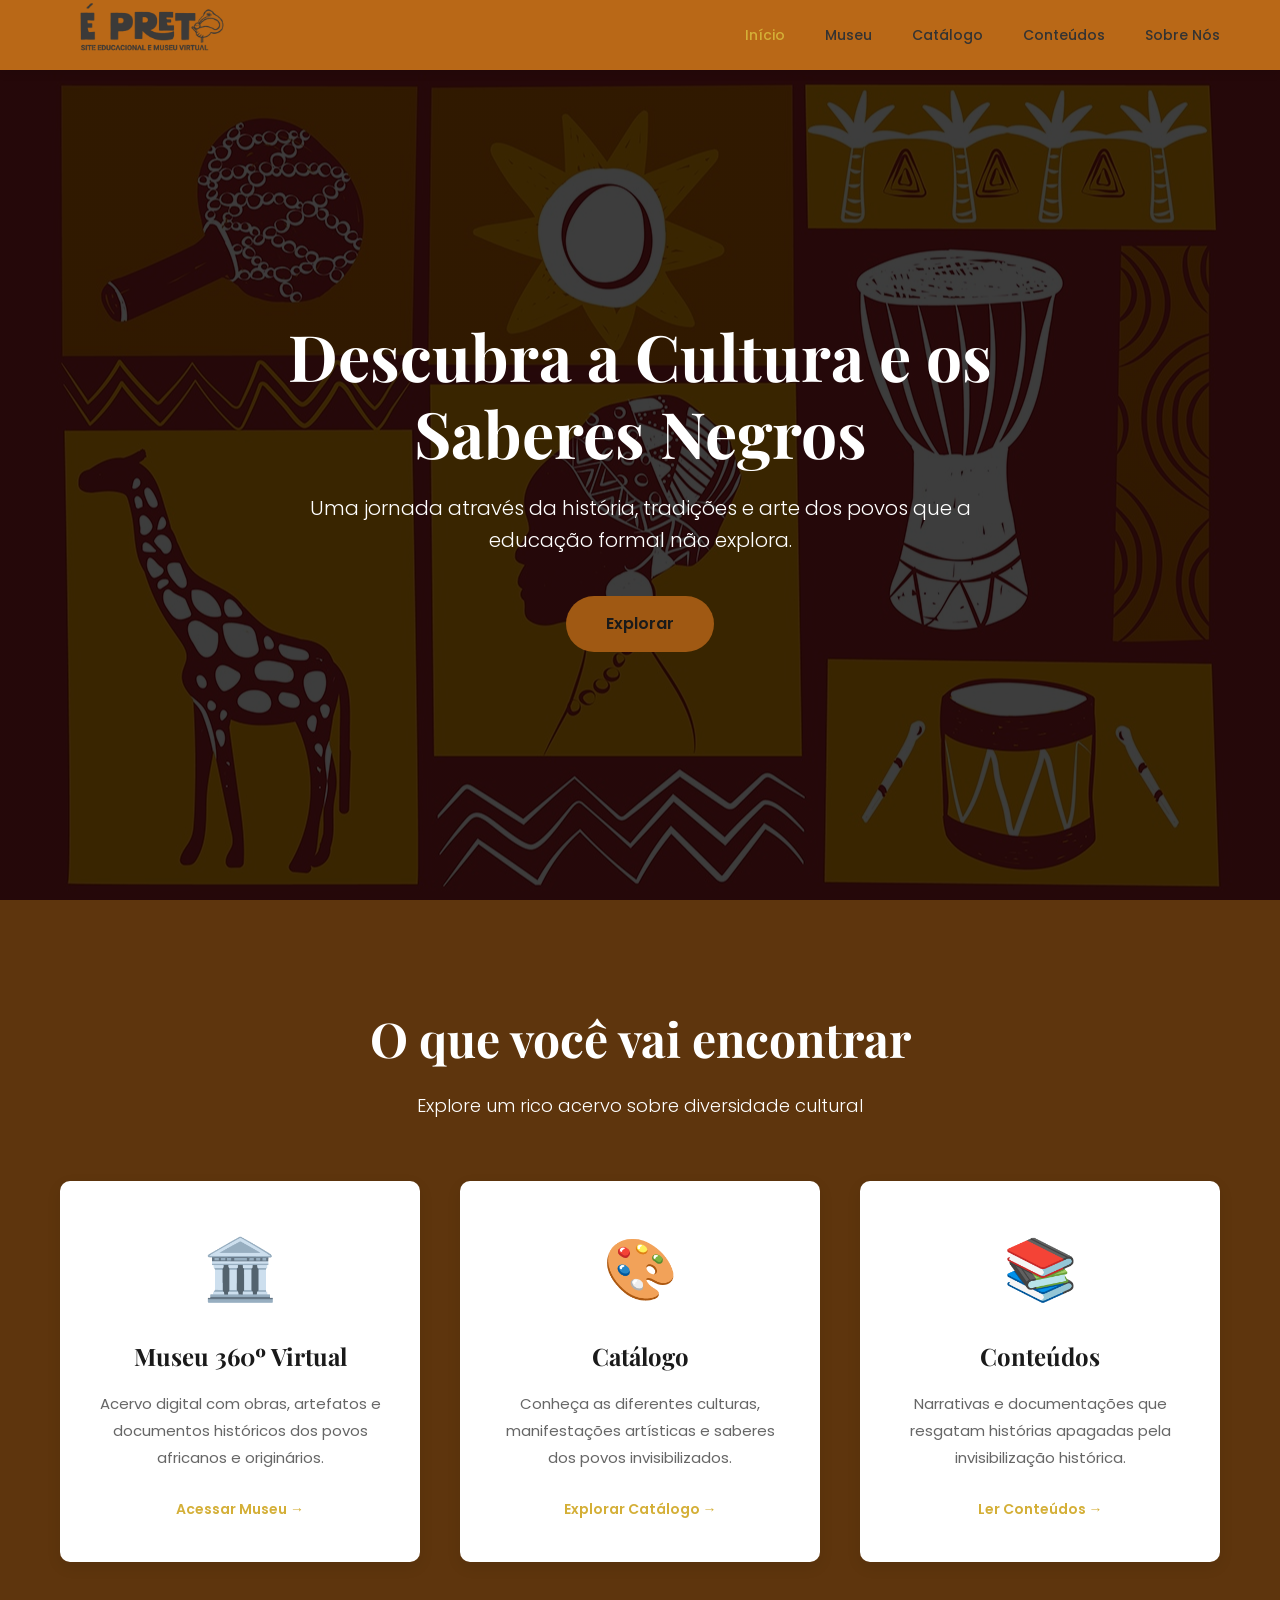
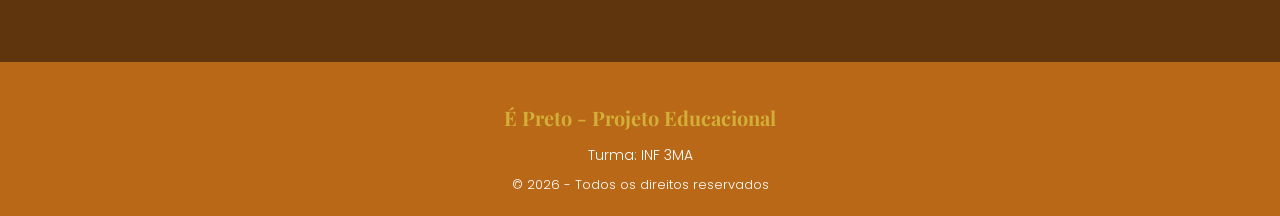
==== e-preto-tcc/index.html @ dd9a50d9 "Add files via upload" ====
<!DOCTYPE html>
<html lang="pt-BR">
<head>
    <meta charset="UTF-8">
    <meta name="viewport" content="width=device-width, initial-scale=1.0">
    <link rel="icon" type="image/x-icon" href="images/favicon.ico">
    <title>É Preto - Valorização da Cultura Negra</title>
    
    <!-- Google Fonts -->
    <link href="https://fonts.googleapis.com/css2?family=Playfair+Display:wght@700&family=Poppins:wght@300;400;600;700&display=swap" rel="stylesheet">
    
    <!-- CSS -->
    <link rel="stylesheet" href="style.css">
</head>
<body>
    <!-- ===== NAVBAR ===== -->
    <nav class="navbar">
        <div class="navbar-container">
            <div class="navbar-logo"><img src="images/logo-e-preto.png" alt="logo" width="180" height="180"></div>
            
            <!-- Menu hambúrguer -->
            <div class="menu-toggle" id="menuToggle">
                <span class="hamburger"></span>
                <span class="hamburger"></span>
                <span class="hamburger"></span>
            </div>
            
            <!-- Links de navegação -->
            <ul class="nav-links" id="navLinks">
                <li><a href="#inicio">Início</a></li>
                <li><a href="museu.html">Museu</a></li>
                <li><a href="catálogo.html">Catálogo</a></li>
                <li><a href="conteudos.html">Conteúdos</a></li>
                <li><a href="sobre.html">Sobre Nós</a></li>
            </ul>
        </div>
    </nav>

    <!-- ===== HERO SECTION ===== -->
    <section class="hero" id="inicio">
        <!-- Imagem de fundo com overlay -->
        <div class="hero-overlay"></div>
        
        <div class="hero-content">
            <h1 class="hero-title">Descubra a Cultura e os Saberes Negros</h1>
            <p class="hero-subtitle">Uma jornada através da história, tradições e arte dos povos que a educação formal não explora.</p>
            <a href="#explorar" class="btn btn-primary">Explorar</a>
        </div>
    </section>

    <!-- ===== SEÇÃO DE CARDS ===== -->
    <section class="cards-section" id="explorar">
        <div class="container">
            <div class="section-header">
                <h2 class="section-title">O que você vai encontrar</h2>
                <p class="section-subtitle">Explore um rico acervo sobre diversidade cultural</p>
            </div>

            <div class="cards-container">
                <!-- Card 1 -->
                <div class="card">
                    <div class="card-icon">🏛️</div>
                    <h3 class="card-title">Museu 360º Virtual</h3>
                    <p class="card-description">Acervo digital com obras, artefatos e documentos históricos dos povos africanos e originários.</p>
                    <!-- MODIFICAR: Link do museu virtual aqui -->
                    <a href="museu.html" class="card-link">Acessar Museu →</a>
                </div>

                <!-- Card 2 -->
                <div class="card">
                    <div class="card-icon">🎨</div>
                    <h3 class="card-title">Catálogo</h3>
                    <p class="card-description">Conheça as diferentes culturas, manifestações artísticas e saberes dos povos invisibilizados.</p>
                    <!-- MODIFICAR: Link para seção de culturas -->
                    <a href="catálogo.html" class="card-link">Explorar Catálogo →</a>
                </div>

                <!-- Card 3 -->
                <div class="card">
                    <div class="card-icon">📚</div>
                    <h3 class="card-title">Conteúdos</h3>
                    <p class="card-description">Narrativas e documentações que resgatam histórias apagadas pela invisibilização histórica.</p>
                    <!-- MODIFICAR: Link para seção de história -->
                    <a href="conteudos.html" class="card-link">Ler Conteúdos →</a>
                </div>
            </div>
        </div>
    </section>



    <!-- ===== FOOTER ===== -->
    <footer class="footer">
        <div class="container">
            <div class="footer-content">
                <p class="footer-project">É Preto - Projeto Educacional</p>
                <!-- MODIFICAR: Nome da turma/grupo -->
                <p class="footer-group">Turma: INF 3MA</p>
                <!-- MODIFICAR: Ano do projeto -->
                <p class="footer-year">© 2026 - Todos os direitos reservados</p>
            </div>
        </div>
    </footer>

    <!-- JavaScript -->
    <script src="script.js"></script>
</body>
</html>
---- e-preto-tcc/style.css ----
/* ===== VARIÁVEIS CSS (CORES PRINCIPAIS) ===== */
/* MODIFICAR: Cores principais do projeto aqui */
:root {
    --primary-color: #1a1a1a;      /* Preto principal */
    --secondary-color: #d4af37;    /* Dourado (luxo/valorização) */
    --text-color: #ffffff;         /* Texto escuro */
    --light-bg: #f5f5f5;           /* Fundo claro */
    --white: #ffffff;              /* Branco */
    --accent-color: #8b0000;       /* Vermelho escuro (resistência) */
    --overlay-color: rgba(0, 0, 0, 0.6);  /* Overlay do hero */
}

/* ===== RESET E ESTILOS GLOBAIS ===== */
* {
    margin: 0;
    padding: 0;
    box-sizing: border-box;
}

html {
    scroll-behavior: smooth;
}

body {
    font-family: 'Poppins', sans-serif;
    color: var(--text-color);
    line-height: 1.6;
    background-color: #b96817;
}

.container {
    max-width: 1200px;
    margin: 0 auto;
    padding: 0 20px;
}

/* ===== NAVBAR ===== */
.navbar {
    position: fixed;
    top: 0;
    width: 100%;
    background-color: #b96817;
    box-shadow: 0 2px 10px rgba(0, 0, 0, 0.1);
    z-index: 1000;
    transition: all 0.3s ease;
}

.navbar-container {
    max-width: 1200px;
    margin: 0 auto;
    padding: 0 20px;
    display: flex;
    justify-content: space-between;
    align-items: center;
    height: 70px;
}

.navbar-logo {
    font-family: 'Playfair Display', serif;
    font-size: 28px;
    font-weight: 700;
    color: black;
    letter-spacing: 2px;
    cursor: pointer;
    transition: color 0.3s ease;
}

.navbar-logo:hover {
    color: var(--secondary-color);
}

/* Links de navegação */
.nav-links {
    display: flex;
    list-style: none;
    gap: 40px;
}

.nav-links a {
    text-decoration: none;
    color: var(--text-color);
    font-weight: 500;
    font-size: 14px;
    transition: color 0.3s ease;
    position: relative;
}

.nav-links a:hover {
    color: var(--secondary-color);
}

.nav-links a::after {
    content: '';
    position: absolute;
    bottom: -5px;
    left: 0;
    width: 0;
    height: 2px;
    background-color: var(--secondary-color);
    transition: width 0.3s ease;
}

.nav-links a:hover::after {
    width: 100%;
}

/* Menu hambúrguer (responsivo) */
.menu-toggle {
    display: none;
    flex-direction: column;
    cursor: pointer;
}

.hamburger {
    width: 25px;
    height: 3px;
    background-color: var(--primary-color);
    margin: 5px 0;
    transition: all 0.3s ease;
    border-radius: 2px;
}

/* ===== HERO SECTION ===== */
.hero {
    margin-top: 70px;
    height: calc(100vh - 70px);
    background: linear-gradient(rgba(0, 0, 0, 0.4), rgba(0, 0, 0, 0.4)), 
                url('images/banner-padrao.jpeg') center/cover no-repeat;
    /* MODIFICAR: Trocar imagem de fundo acima (URL) */
    display: flex;
    align-items: center;
    justify-content: center;
    text-align: center;
    position: relative;
    color: var(--white);
}

.hero.hero-museu {
    background: linear-gradient(rgba(0, 0, 0, 0.4), rgba(0, 0, 0, 0.4)),
                url('images/banner-padrao.jpeg') center/cover no-repeat;
}

.hero.hero-conteudos {
    background: linear-gradient(rgba(0, 0, 0, 0.4), rgba(0, 0, 0, 0.4)),
                url('images/banner-padrao.jpeg') center/cover no-repeat;
}

.hero.hero-sobre {
    background: linear-gradient(rgba(0, 0, 0, 0.4), rgba(0, 0, 0, 0.4)),
                url('images/banner-padrao.jpeg') center/cover no-repeat;
}

.hero-overlay {
    position: absolute;
    top: 0;
    left: 0;
    width: 100%;
    height: 100%;
    background-color: var(--overlay-color);
}

.hero-content {
    position: relative;
    z-index: 10;
    max-width: 800px;
    padding: 20px;
    animation: fadeInUp 1s ease-out;
}

.hero-title {
    font-family: 'Playfair Display', serif;
    font-size: 64px;
    font-weight: 700;
    margin-bottom: 20px;
    line-height: 1.2;
}

.hero-subtitle {
    font-size: 20px;
    font-weight: 300;
    margin-bottom: 40px;
    line-height: 1.6;
}

/* Botão principal */
.btn {
    display: inline-block;
    padding: 15px 40px;
    font-size: 16px;
    font-weight: 600;
    text-decoration: none;
    border-radius: 50px;
    transition: all 0.3s ease;
    cursor: pointer;
    border: none;
}

.btn-primary {
    background-color: #a05913;
    color: var(--primary-color);
}

.btn-primary:hover {
    background-color: #8b0000;
    color: var(--white);
    transform: translateY(-3px);
    box-shadow: 0 10px 20px rgba(0, 0, 0, 0.3);
}

/* ===== CARDS SECTION ===== */
.cards-section {
    padding: 100px 20px;
    background-color: #5e350d;
}

.section-header {
    text-align: center;
    margin-bottom: 60px;
}

.section-title {
    font-family: 'Playfair Display', serif;
    font-size: 48px;
    font-weight: 700;
    color: white;
    margin-bottom: 15px;
}

.section-subtitle {
    font-size: 18px;
    color: white;
    font-weight: 300;
}

.cards-container {
    display: grid;
    grid-template-columns: repeat(auto-fit, minmax(300px, 1fr));
    gap: 40px;
    max-width: 1200px;
    margin: 0 auto;
}

/* Cards */
.card {
    background-color: var(--white);
    padding: 40px 30px;
    border-radius: 10px;
    text-align: center;
    box-shadow: 0 5px 15px rgba(0, 0, 0, 0.08);
    transition: all 0.3s ease;
    cursor: pointer;
    animation: fadeInUp 0.6s ease-out;
}

.card:hover {
    transform: translateY(-10px);
    box-shadow: 0 15px 30px rgba(0, 0, 0, 0.15);
}

.card-icon {
    font-size: 60px;
    margin-bottom: 20px;
    transition: transform 0.3s ease;
}

.card:hover .card-icon {
    transform: scale(1.2) rotate(5deg);
}

.card-title {
    font-family: 'Playfair Display', serif;
    font-size: 24px;
    font-weight: 700;
    color: var(--primary-color);
    margin-bottom: 15px;
}

.card-description {
    color: #666;
    font-size: 15px;
    line-height: 1.8;
    margin-bottom: 25px;
}

.card-link {
    display: inline-block;
    color: var(--secondary-color);
    text-decoration: none;
    font-weight: 600;
    font-size: 14px;
    transition: all 0.3s ease;
    border-bottom: 2px solid transparent;
}

.card-link:hover {
    color: var(--accent-color);
    border-bottom: 2px solid var(--accent-color);
}

/* ===== PLACEHOLDER SECTIONS ===== */
.placeholder-section {
    padding: 100px 20px;
    text-align: center;
    border-top: 1px solid #eee;
}

.placeholder-section h2 {
    font-family: 'Playfair Display', serif;
    font-size: 42px;
    font-weight: 700;
    color: var(--primary-color);
    margin-bottom: 20px;
}

.placeholder-section p {
    font-size: 18px;
    color: white;
}

/* ===== FOOTER ===== */
.footer {
    background-color: #b96817;
    color: var(--white);
    padding: 20px 20px;
    text-align: center;
    margin-top: 20px;
}

.footer-content {
    max-width: 1200px;
    margin: 0 auto;
}

.footer-project {
    font-family: 'Playfair Display', serif;
    font-size: 20px;
    font-weight: 700;
    margin-bottom: 10px;
    color: var(--secondary-color);
}

.footer-group {
    font-size: 14px;
    margin-bottom: 8px;
    font-weight: 300;
}

.footer-year {
    font-size: 13px;
    font-weight: 300;
    color: white;
}

/* ===== ANIMAÇÕES ===== */
@keyframes fadeInUp {
    from {
        opacity: 0;
        transform: translateY(30px);
    }
    to {
        opacity: 1;
        transform: translateY(0);
    }
}

/* ===== RESPONSIVIDADE ===== */
@media (max-width: 768px) {
    /* Navbar responsivo */
    .nav-links {
        display: none;
        position: absolute;
        top: 70px;
        left: 0;
        width: 100%;
        background-color: var(--white);
        flex-direction: column;
        gap: 0;
        box-shadow: 0 5px 15px rgba(0, 0, 0, 0.1);
    }

    .nav-links.active {
        display: flex;
    }

    .nav-links li {
        border-bottom: 1px solid #eee;
    }

    .nav-links a {
        display: block;
        padding: 15px 20px;
        font-size: 16px;
    }

    .menu-toggle {
        display: flex;
    }

    .menu-toggle.active .hamburger:nth-child(1) {
        transform: rotate(45deg) translate(10px, 10px);
    }

    .menu-toggle.active .hamburger:nth-child(2) {
        opacity: 0;
    }

    .menu-toggle.active .hamburger:nth-child(3) {
        transform: rotate(-45deg) translate(7px, -7px);
    }

    /* Hero responsivo */
    .hero {
        height: auto;
        min-height: 600px;
        padding: 60px 20px;
    }

    .hero-title {
        font-size: 42px;
    }

    .hero-subtitle {
        font-size: 16px;
    }

    /* Cards responsivo */
    .cards-section {
        padding: 60px 20px;
    }

    .section-title {
        font-size: 36px;
    }

    .cards-container {
        gap: 30px;
    }

    .card {
        padding: 30px 20px;
    }

    /* Footer responsivo */
    .footer-project {
        font-size: 18px;
    }

    .footer-group {
        font-size: 13px;
    }

    .footer-year {
        font-size: 12px;
    }
}

@media (max-width: 480px) {
    .navbar-logo {
        font-size: 22px;
    }

    .hero-title {
        font-size: 28px;
    }

    .hero-subtitle {
        font-size: 14px;
    }

    .btn {
        padding: 12px 30px;
        font-size: 14px;
    }

    .section-title {
        font-size: 28px;
    }

    .card-icon {
        font-size: 48px;
    }

    .card-title {
        font-size: 20px;
    }

    .card-description {
        font-size: 14px;
    }
}

/* ===== SCROLL BAR PERSONALIZADO ===== */
::-webkit-scrollbar {
    width: 10px;
}

::-webkit-scrollbar-track {
    background: var(--light-bg);
}

::-webkit-scrollbar-thumb {
    background: var(--secondary-color);
    border-radius: 5px;
}

::-webkit-scrollbar-thumb:hover {
    background: var(--accent-color);
}
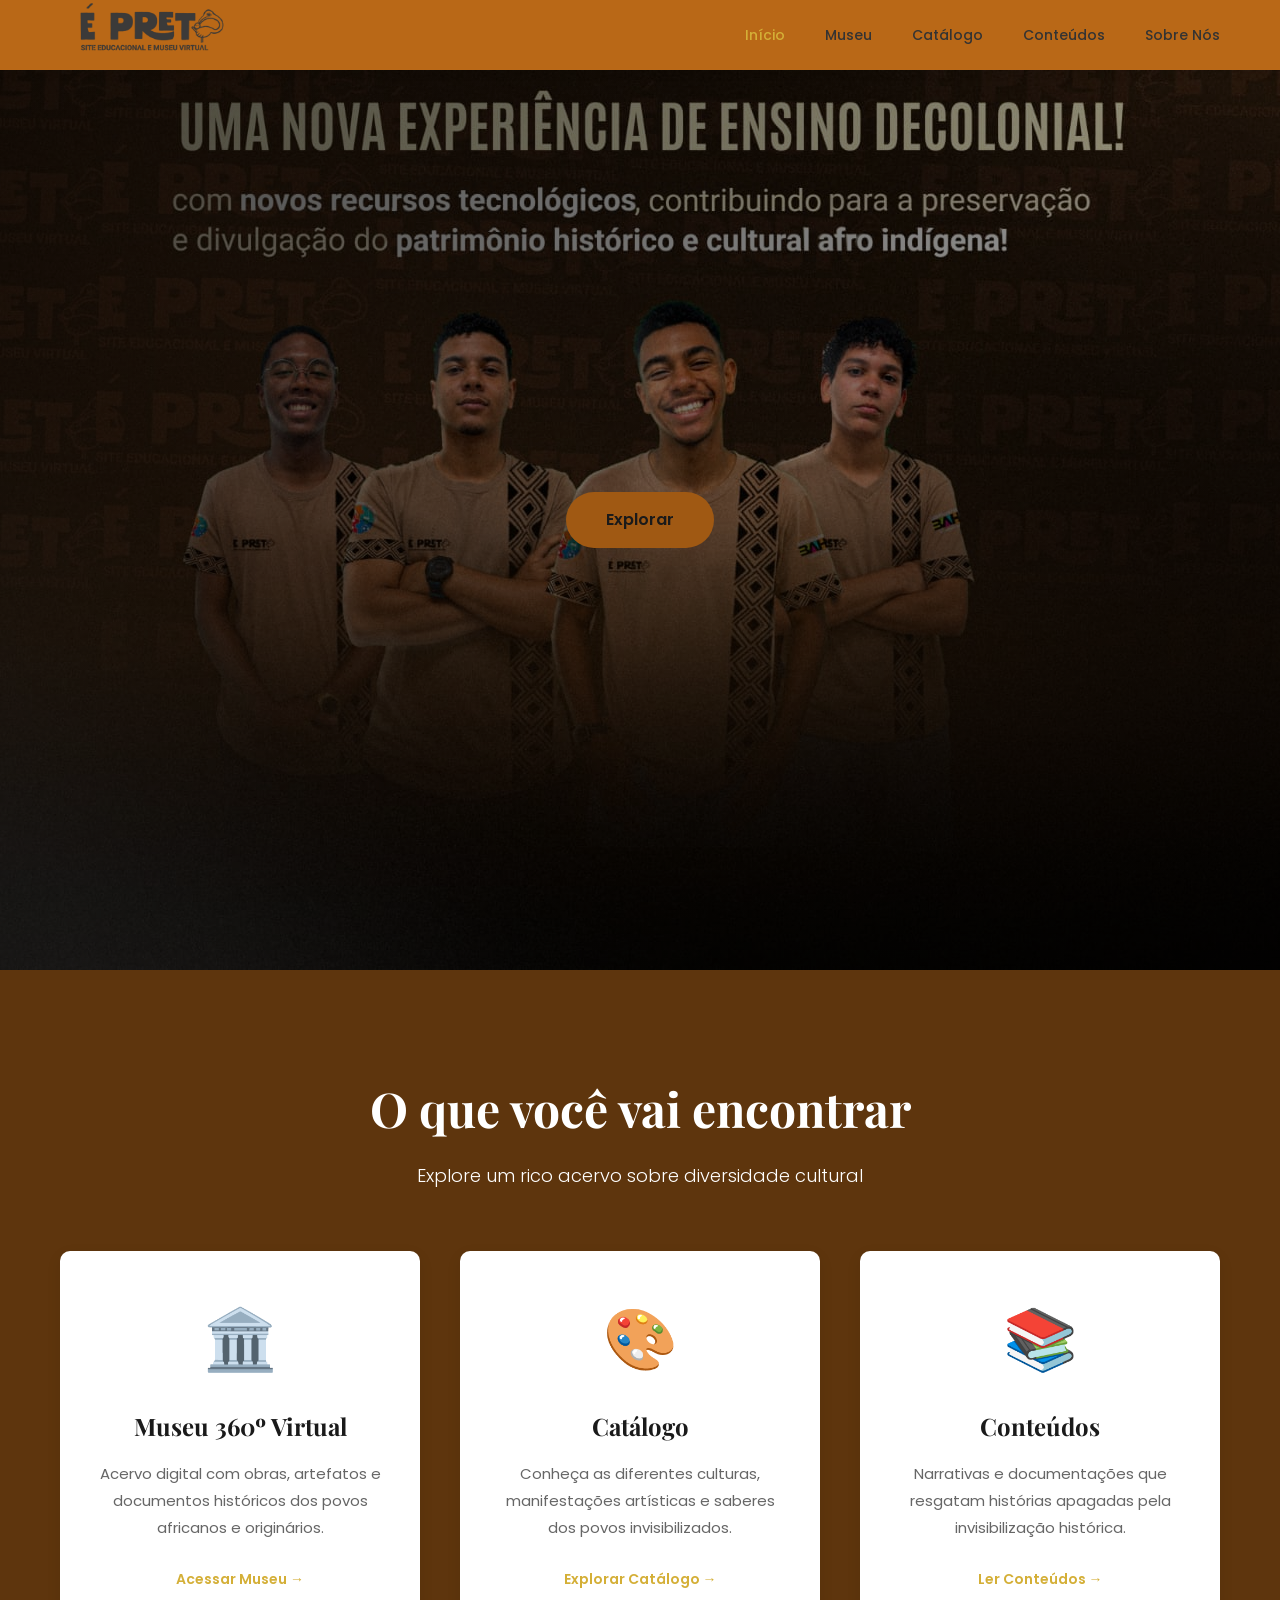
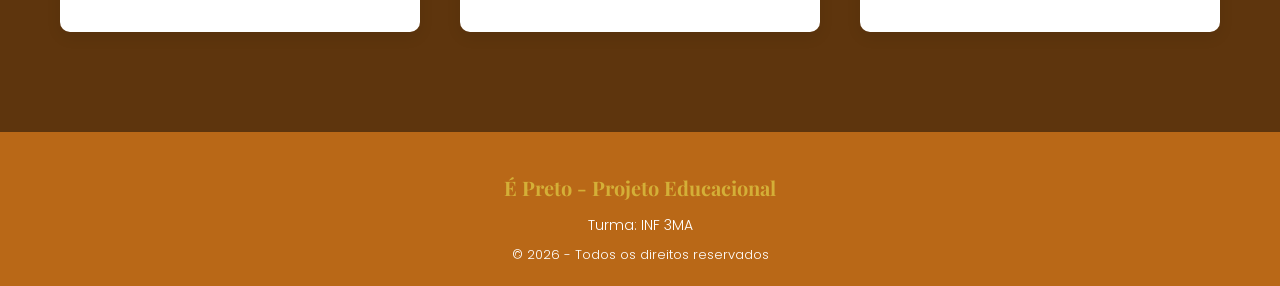
==== commit 9a2665ad: "alterando banner" ====
--- a/e-preto-tcc/index.html
+++ b/e-preto-tcc/index.html
@@ -42,8 +42,6 @@
         <div class="hero-overlay"></div>
         
         <div class="hero-content">
-            <h1 class="hero-title">Descubra a Cultura e os Saberes Negros</h1>
-            <p class="hero-subtitle">Uma jornada através da história, tradições e arte dos povos que a educação formal não explora.</p>
             <a href="#explorar" class="btn btn-primary">Explorar</a>
         </div>
     </section>
--- a/e-preto-tcc/style.css
+++ b/e-preto-tcc/style.css
@@ -122,64 +122,50 @@
 
 /* ===== HERO SECTION ===== */
 .hero {
+    position: relative;
     margin-top: 70px;
-    height: calc(100vh - 70px);
-    background: linear-gradient(rgba(0, 0, 0, 0.4), rgba(0, 0, 0, 0.4)), 
-                url('images/banner-padrao.jpeg') center/cover no-repeat;
-    /* MODIFICAR: Trocar imagem de fundo acima (URL) */
+    min-height: calc(100vh - 70px);
+    min-height: 100svh;
+    padding: 60px 20px;
+    background-color: #000;
+    background-image:
+        linear-gradient(135deg, rgba(0, 0, 0, 0.7) 0%, rgba(0, 0, 0, 0.35) 55%, rgba(0, 0, 0, 0.75) 100%),
+        url('images/banner-home-page.jpeg');
+    background-position: center top;
+    background-size: cover;
+    background-repeat: no-repeat;
     display: flex;
     align-items: center;
     justify-content: center;
     text-align: center;
-    position: relative;
     color: var(--white);
-}
-
-.hero.hero-museu {
-    background: linear-gradient(rgba(0, 0, 0, 0.4), rgba(0, 0, 0, 0.4)),
-                url('images/banner-padrao.jpeg') center/cover no-repeat;
-}
-
-.hero.hero-conteudos {
-    background: linear-gradient(rgba(0, 0, 0, 0.4), rgba(0, 0, 0, 0.4)),
-                url('images/banner-padrao.jpeg') center/cover no-repeat;
-}
-
+    overflow: hidden;
+}
+
+.hero.hero-museu,
+.hero.hero-conteudos,
 .hero.hero-sobre {
-    background: linear-gradient(rgba(0, 0, 0, 0.4), rgba(0, 0, 0, 0.4)),
-                url('images/banner-padrao.jpeg') center/cover no-repeat;
+    background-image:
+        linear-gradient(135deg, rgba(0, 0, 0, 0.7) 0%, rgba(0, 0, 0, 0.3) 55%, rgba(0, 0, 0, 0.75) 100%),
+        url('images/banner-padrao.jpeg');
+    background-position: center;
+    background-size: cover;
+    background-repeat: no-repeat;
 }
 
 .hero-overlay {
     position: absolute;
-    top: 0;
-    left: 0;
-    width: 100%;
-    height: 100%;
-    background-color: var(--overlay-color);
+    inset: 0;
+    background: linear-gradient(180deg, rgba(0, 0, 0, 0.12) 0%, rgba(0, 0, 0, 0.35) 100%);
+    z-index: 1;
 }
 
 .hero-content {
     position: relative;
-    z-index: 10;
+    z-index: 2;
     max-width: 800px;
-    padding: 20px;
+    padding: 20px clamp(16px, 4vw, 32px);
     animation: fadeInUp 1s ease-out;
-}
-
-.hero-title {
-    font-family: 'Playfair Display', serif;
-    font-size: 64px;
-    font-weight: 700;
-    margin-bottom: 20px;
-    line-height: 1.2;
-}
-
-.hero-subtitle {
-    font-size: 20px;
-    font-weight: 300;
-    margin-bottom: 40px;
-    line-height: 1.6;
 }
 
 /* Botão principal */
@@ -410,17 +396,20 @@
 
     /* Hero responsivo */
     .hero {
-        height: auto;
-        min-height: 600px;
+        min-height: 70vh;
         padding: 60px 20px;
     }
 
+    .hero-content {
+        max-width: 100%;
+    }
+
     .hero-title {
-        font-size: 42px;
+        font-size: clamp(1.8rem, 8vw, 2.6rem);
     }
 
     .hero-subtitle {
-        font-size: 16px;
+        font-size: 1rem;
     }
 
     /* Cards responsivo */
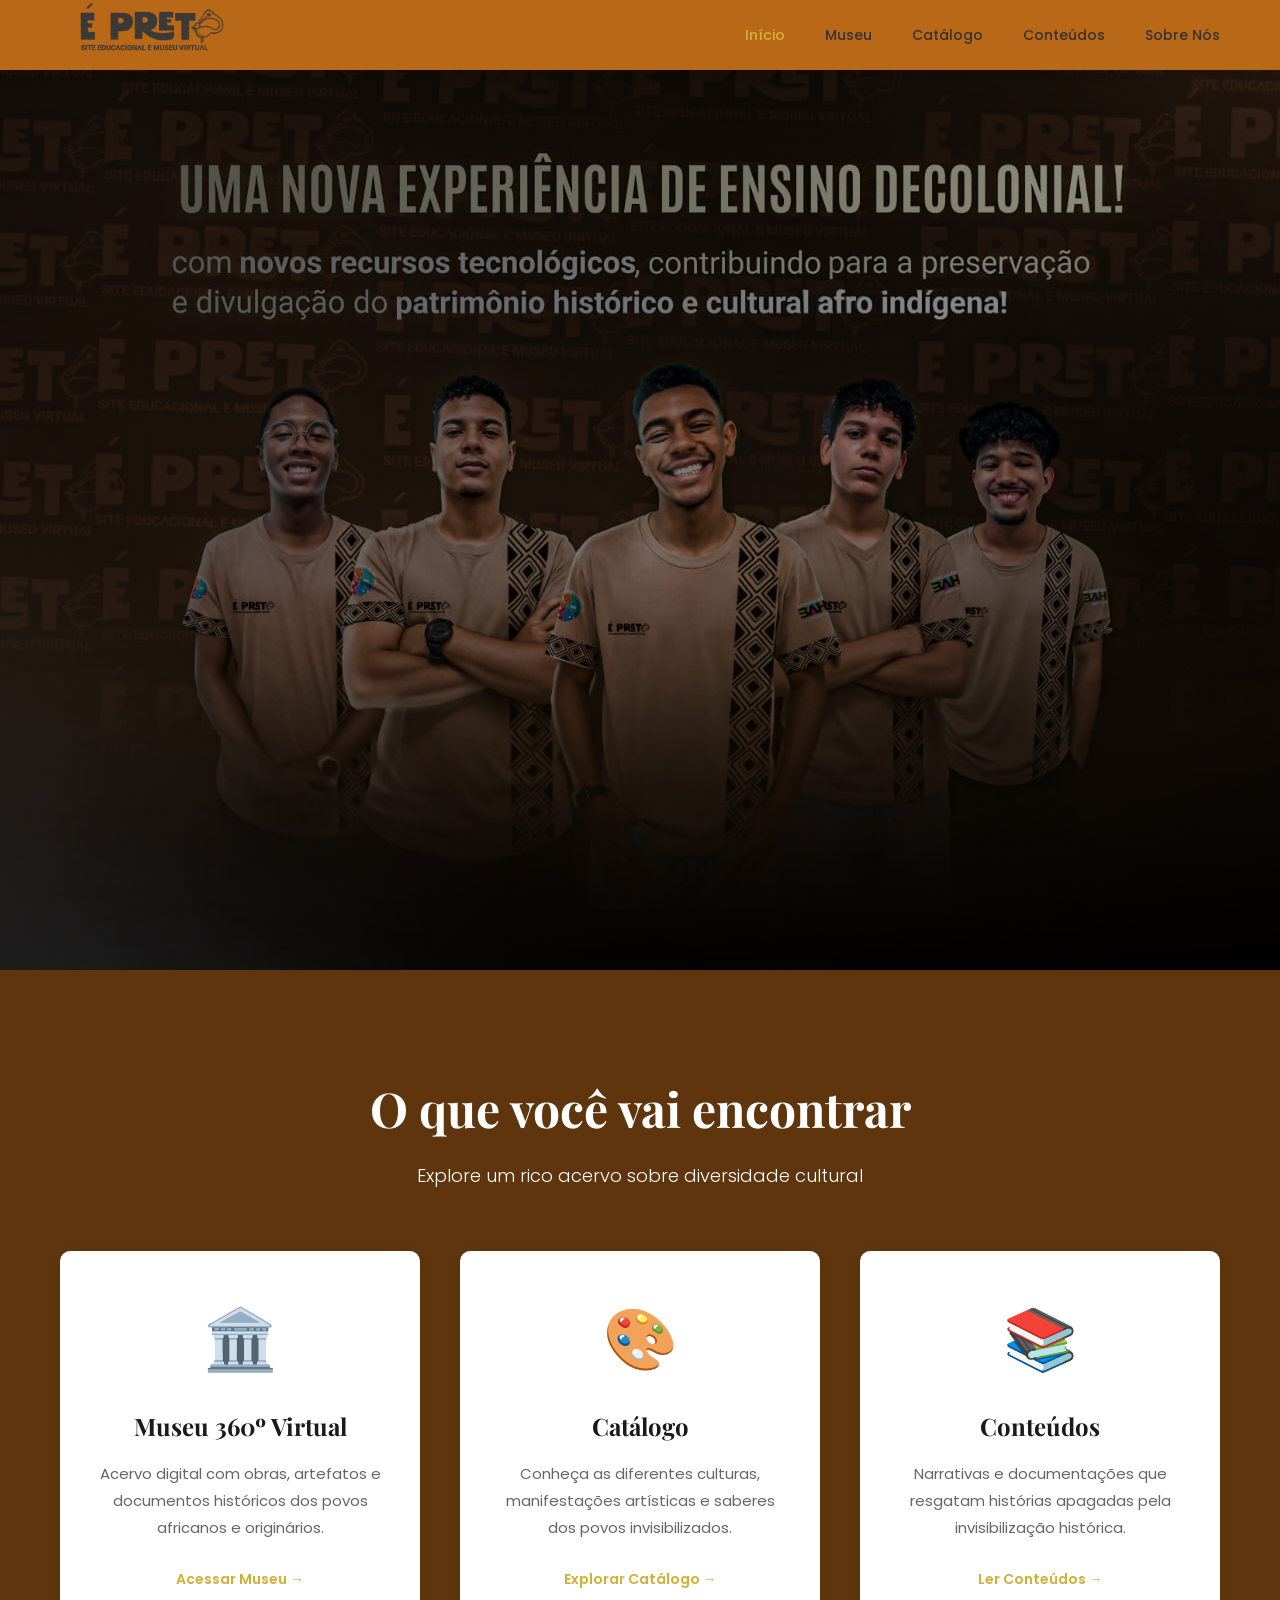
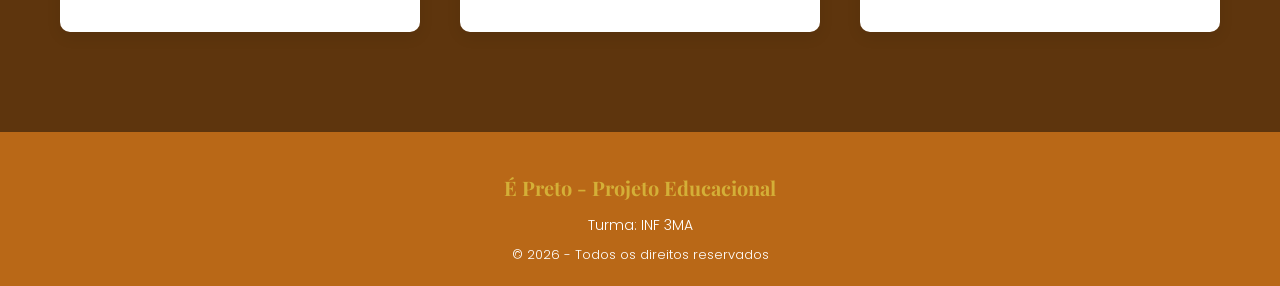
==== commit bdd21f3f: "atualizando banner dnv" ====
--- a/e-preto-tcc/index.html
+++ b/e-preto-tcc/index.html
@@ -40,10 +40,6 @@
     <section class="hero" id="inicio">
         <!-- Imagem de fundo com overlay -->
         <div class="hero-overlay"></div>
-        
-        <div class="hero-content">
-            <a href="#explorar" class="btn btn-primary">Explorar</a>
-        </div>
     </section>
 
     <!-- ===== SEÇÃO DE CARDS ===== -->
--- a/e-preto-tcc/style.css
+++ b/e-preto-tcc/style.css
@@ -130,7 +130,7 @@
     background-color: #000;
     background-image:
         linear-gradient(135deg, rgba(0, 0, 0, 0.7) 0%, rgba(0, 0, 0, 0.35) 55%, rgba(0, 0, 0, 0.75) 100%),
-        url('images/banner-home-page.jpeg');
+        url('images/banner-com-israel.jpeg');
     background-position: center top;
     background-size: cover;
     background-repeat: no-repeat;
@@ -158,14 +158,6 @@
     inset: 0;
     background: linear-gradient(180deg, rgba(0, 0, 0, 0.12) 0%, rgba(0, 0, 0, 0.35) 100%);
     z-index: 1;
-}
-
-.hero-content {
-    position: relative;
-    z-index: 2;
-    max-width: 800px;
-    padding: 20px clamp(16px, 4vw, 32px);
-    animation: fadeInUp 1s ease-out;
 }
 
 /* Botão principal */
